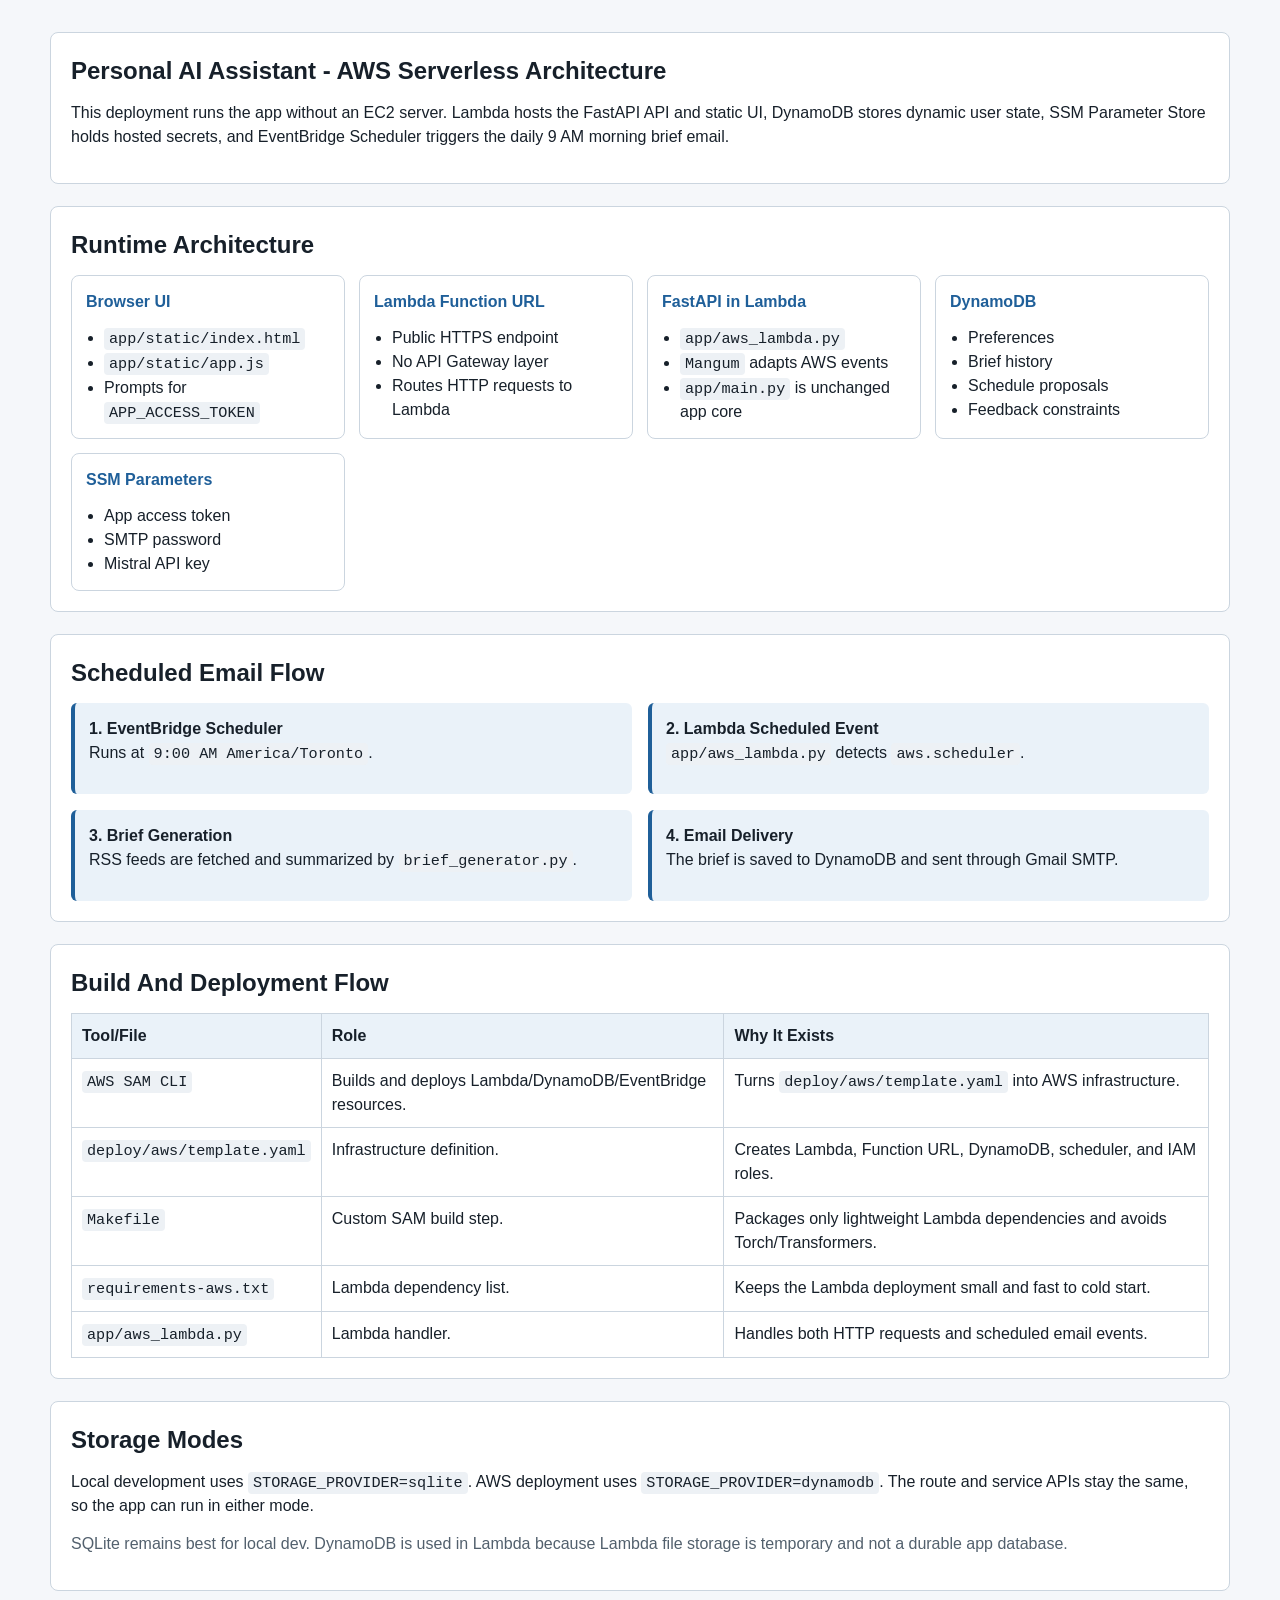
==== docs/aws-serverless-architecture.html @ 09694ea2 "Harden hosted MVP deployment" ====
<!doctype html>
<html lang="en">
  <head>
    <meta charset="utf-8">
    <meta name="viewport" content="width=device-width, initial-scale=1">
    <title>Personal AI Assistant - AWS Serverless Architecture</title>
    <style>
      :root {
        --ink: #17202a;
        --muted: #52606d;
        --line: #cbd5df;
        --panel: #ffffff;
        --bg: #f5f7fa;
        --accent: #1f5f99;
        --soft: #eaf2f9;
      }

      * {
        box-sizing: border-box;
      }

      body {
        margin: 0;
        background: var(--bg);
        color: var(--ink);
        font-family: Arial, Helvetica, sans-serif;
        line-height: 1.5;
      }

      main {
        width: min(1180px, calc(100% - 32px));
        margin: 32px auto;
      }

      h1,
      h2,
      h3 {
        margin: 0 0 12px;
      }

      p {
        margin: 0 0 14px;
      }

      .section {
        margin-bottom: 22px;
        padding: 20px;
        border: 1px solid var(--line);
        border-radius: 8px;
        background: var(--panel);
      }

      .diagram {
        display: grid;
        grid-template-columns: repeat(4, minmax(0, 1fr));
        gap: 14px;
        align-items: stretch;
      }

      .box {
        min-height: 120px;
        padding: 14px;
        border: 1px solid var(--line);
        border-radius: 8px;
        background: var(--panel);
      }

      .box h3 {
        color: var(--accent);
        font-size: 16px;
      }

      .box ul {
        margin: 0;
        padding-left: 18px;
      }

      .flow {
        display: grid;
        grid-template-columns: 1fr 1fr;
        gap: 16px;
      }

      .step {
        padding: 14px;
        border-left: 4px solid var(--accent);
        background: var(--soft);
        border-radius: 6px;
      }

      code {
        padding: 2px 5px;
        border-radius: 4px;
        background: #edf1f5;
        font-family: Consolas, Monaco, monospace;
        font-size: 0.95em;
      }

      table {
        width: 100%;
        border-collapse: collapse;
      }

      th,
      td {
        padding: 10px;
        border: 1px solid var(--line);
        text-align: left;
        vertical-align: top;
      }

      th {
        background: var(--soft);
      }

      .muted {
        color: var(--muted);
      }

      @media (max-width: 920px) {
        .diagram,
        .flow {
          grid-template-columns: 1fr;
        }
      }
    </style>
  </head>
  <body>
    <main>
      <section class="section">
        <h1>Personal AI Assistant - AWS Serverless Architecture</h1>
        <p>
          This deployment runs the app without an EC2 server. Lambda hosts the
          FastAPI API and static UI, DynamoDB stores dynamic user state, SSM
          Parameter Store holds hosted secrets, and EventBridge Scheduler
          triggers the daily 9 AM morning brief email.
        </p>
      </section>

      <section class="section">
        <h2>Runtime Architecture</h2>
        <div class="diagram">
          <div class="box">
            <h3>Browser UI</h3>
            <ul>
              <li><code>app/static/index.html</code></li>
              <li><code>app/static/app.js</code></li>
              <li>Prompts for <code>APP_ACCESS_TOKEN</code></li>
            </ul>
          </div>
          <div class="box">
            <h3>Lambda Function URL</h3>
            <ul>
              <li>Public HTTPS endpoint</li>
              <li>No API Gateway layer</li>
              <li>Routes HTTP requests to Lambda</li>
            </ul>
          </div>
          <div class="box">
            <h3>FastAPI in Lambda</h3>
            <ul>
              <li><code>app/aws_lambda.py</code></li>
              <li><code>Mangum</code> adapts AWS events</li>
              <li><code>app/main.py</code> is unchanged app core</li>
            </ul>
          </div>
          <div class="box">
            <h3>DynamoDB</h3>
            <ul>
              <li>Preferences</li>
              <li>Brief history</li>
              <li>Schedule proposals</li>
              <li>Feedback constraints</li>
            </ul>
          </div>
          <div class="box">
            <h3>SSM Parameters</h3>
            <ul>
              <li>App access token</li>
              <li>SMTP password</li>
              <li>Mistral API key</li>
            </ul>
          </div>
        </div>
      </section>

      <section class="section">
        <h2>Scheduled Email Flow</h2>
        <div class="flow">
          <div class="step">
            <strong>1. EventBridge Scheduler</strong>
            <p>Runs at <code>9:00 AM America/Toronto</code>.</p>
          </div>
          <div class="step">
            <strong>2. Lambda Scheduled Event</strong>
            <p><code>app/aws_lambda.py</code> detects <code>aws.scheduler</code>.</p>
          </div>
          <div class="step">
            <strong>3. Brief Generation</strong>
            <p>RSS feeds are fetched and summarized by <code>brief_generator.py</code>.</p>
          </div>
          <div class="step">
            <strong>4. Email Delivery</strong>
            <p>The brief is saved to DynamoDB and sent through Gmail SMTP.</p>
          </div>
        </div>
      </section>

      <section class="section">
        <h2>Build And Deployment Flow</h2>
        <table>
          <thead>
            <tr>
              <th>Tool/File</th>
              <th>Role</th>
              <th>Why It Exists</th>
            </tr>
          </thead>
          <tbody>
            <tr>
              <td><code>AWS SAM CLI</code></td>
              <td>Builds and deploys Lambda/DynamoDB/EventBridge resources.</td>
              <td>Turns <code>deploy/aws/template.yaml</code> into AWS infrastructure.</td>
            </tr>
            <tr>
              <td><code>deploy/aws/template.yaml</code></td>
              <td>Infrastructure definition.</td>
              <td>Creates Lambda, Function URL, DynamoDB, scheduler, and IAM roles.</td>
            </tr>
            <tr>
              <td><code>Makefile</code></td>
              <td>Custom SAM build step.</td>
              <td>Packages only lightweight Lambda dependencies and avoids Torch/Transformers.</td>
            </tr>
            <tr>
              <td><code>requirements-aws.txt</code></td>
              <td>Lambda dependency list.</td>
              <td>Keeps the Lambda deployment small and fast to cold start.</td>
            </tr>
            <tr>
              <td><code>app/aws_lambda.py</code></td>
              <td>Lambda handler.</td>
              <td>Handles both HTTP requests and scheduled email events.</td>
            </tr>
          </tbody>
        </table>
      </section>

      <section class="section">
        <h2>Storage Modes</h2>
        <p>
          Local development uses <code>STORAGE_PROVIDER=sqlite</code>. AWS
          deployment uses <code>STORAGE_PROVIDER=dynamodb</code>. The route and
          service APIs stay the same, so the app can run in either mode.
        </p>
        <p class="muted">
          SQLite remains best for local dev. DynamoDB is used in Lambda because
          Lambda file storage is temporary and not a durable app database.
        </p>
      </section>
    </main>
  </body>
</html>
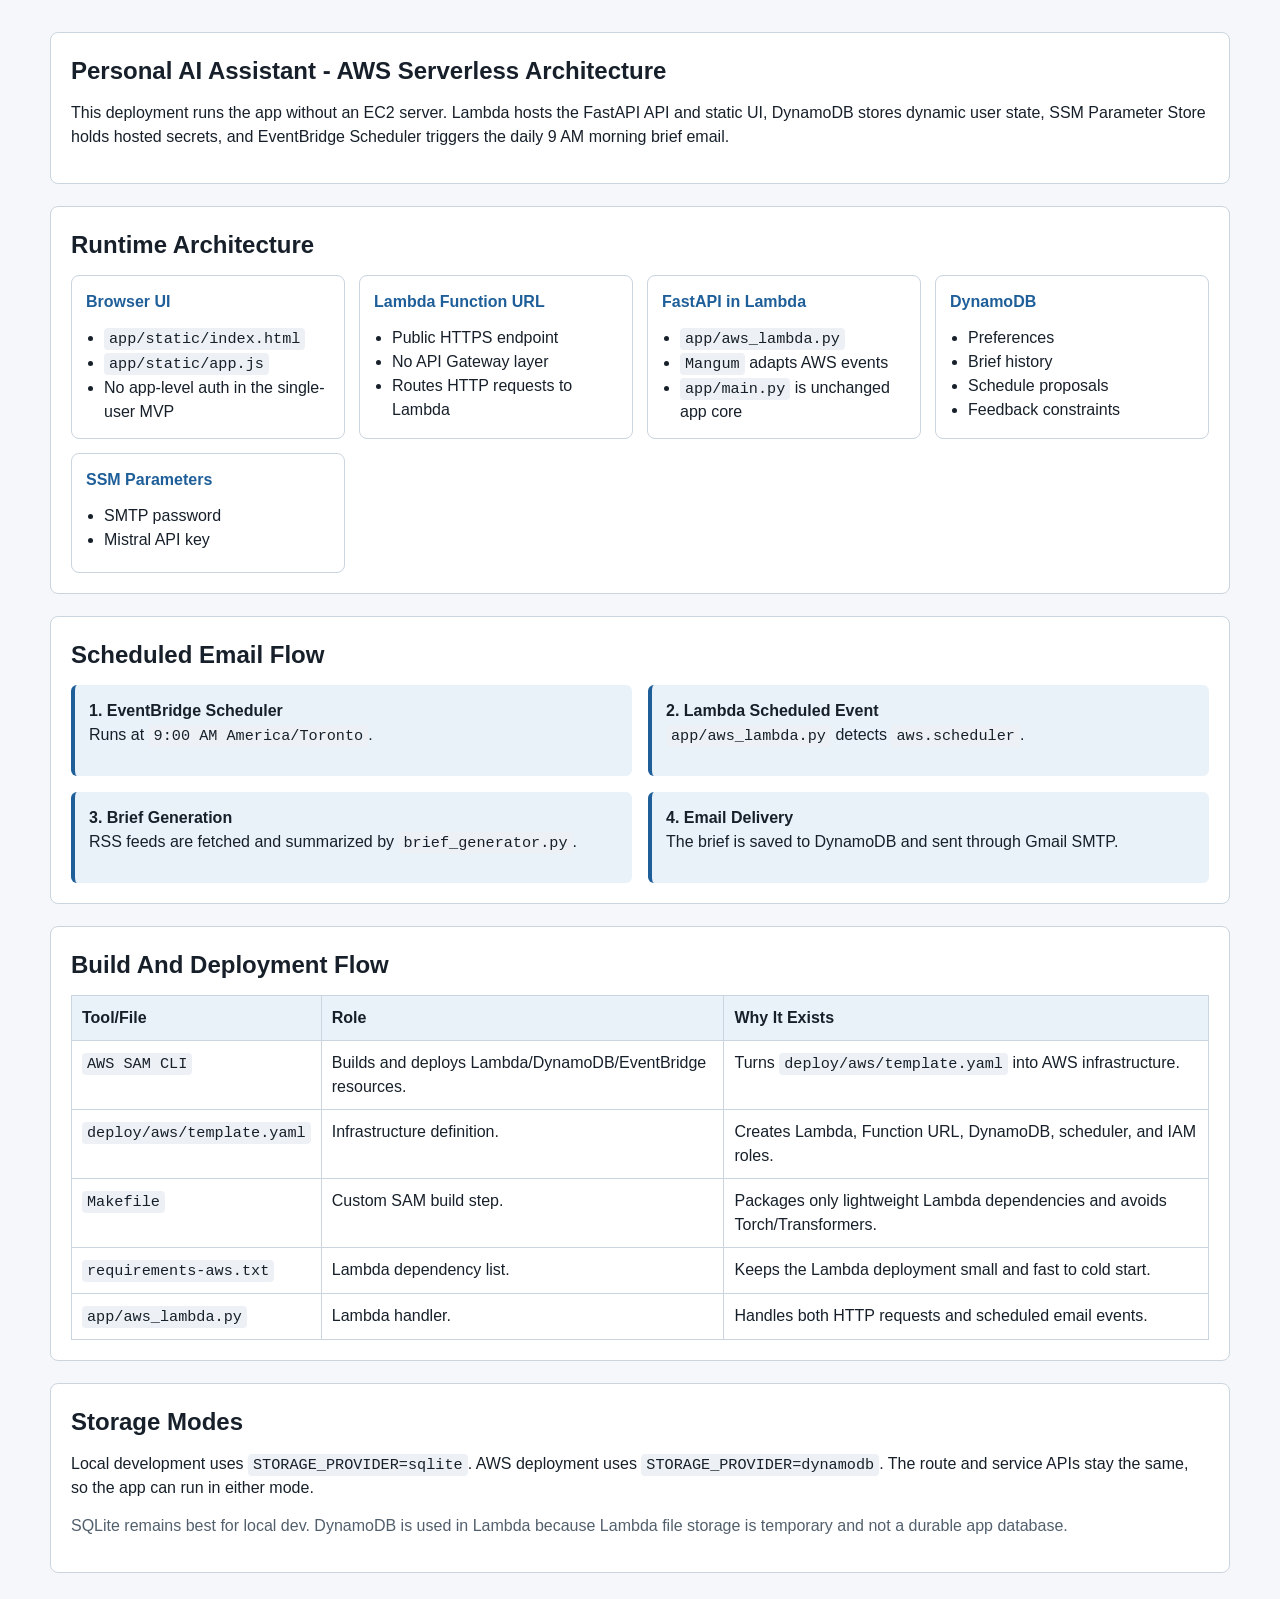
==== commit bf47a190: "first attempt to build the app for my phone, moving away from the daily email." ====
--- a/docs/aws-serverless-architecture.html
+++ b/docs/aws-serverless-architecture.html
@@ -145,7 +145,7 @@
             <ul>
               <li><code>app/static/index.html</code></li>
               <li><code>app/static/app.js</code></li>
-              <li>Prompts for <code>APP_ACCESS_TOKEN</code></li>
+              <li>No app-level auth in the single-user MVP</li>
             </ul>
           </div>
           <div class="box">
@@ -176,7 +176,6 @@
           <div class="box">
             <h3>SSM Parameters</h3>
             <ul>
-              <li>App access token</li>
               <li>SMTP password</li>
               <li>Mistral API key</li>
             </ul>
